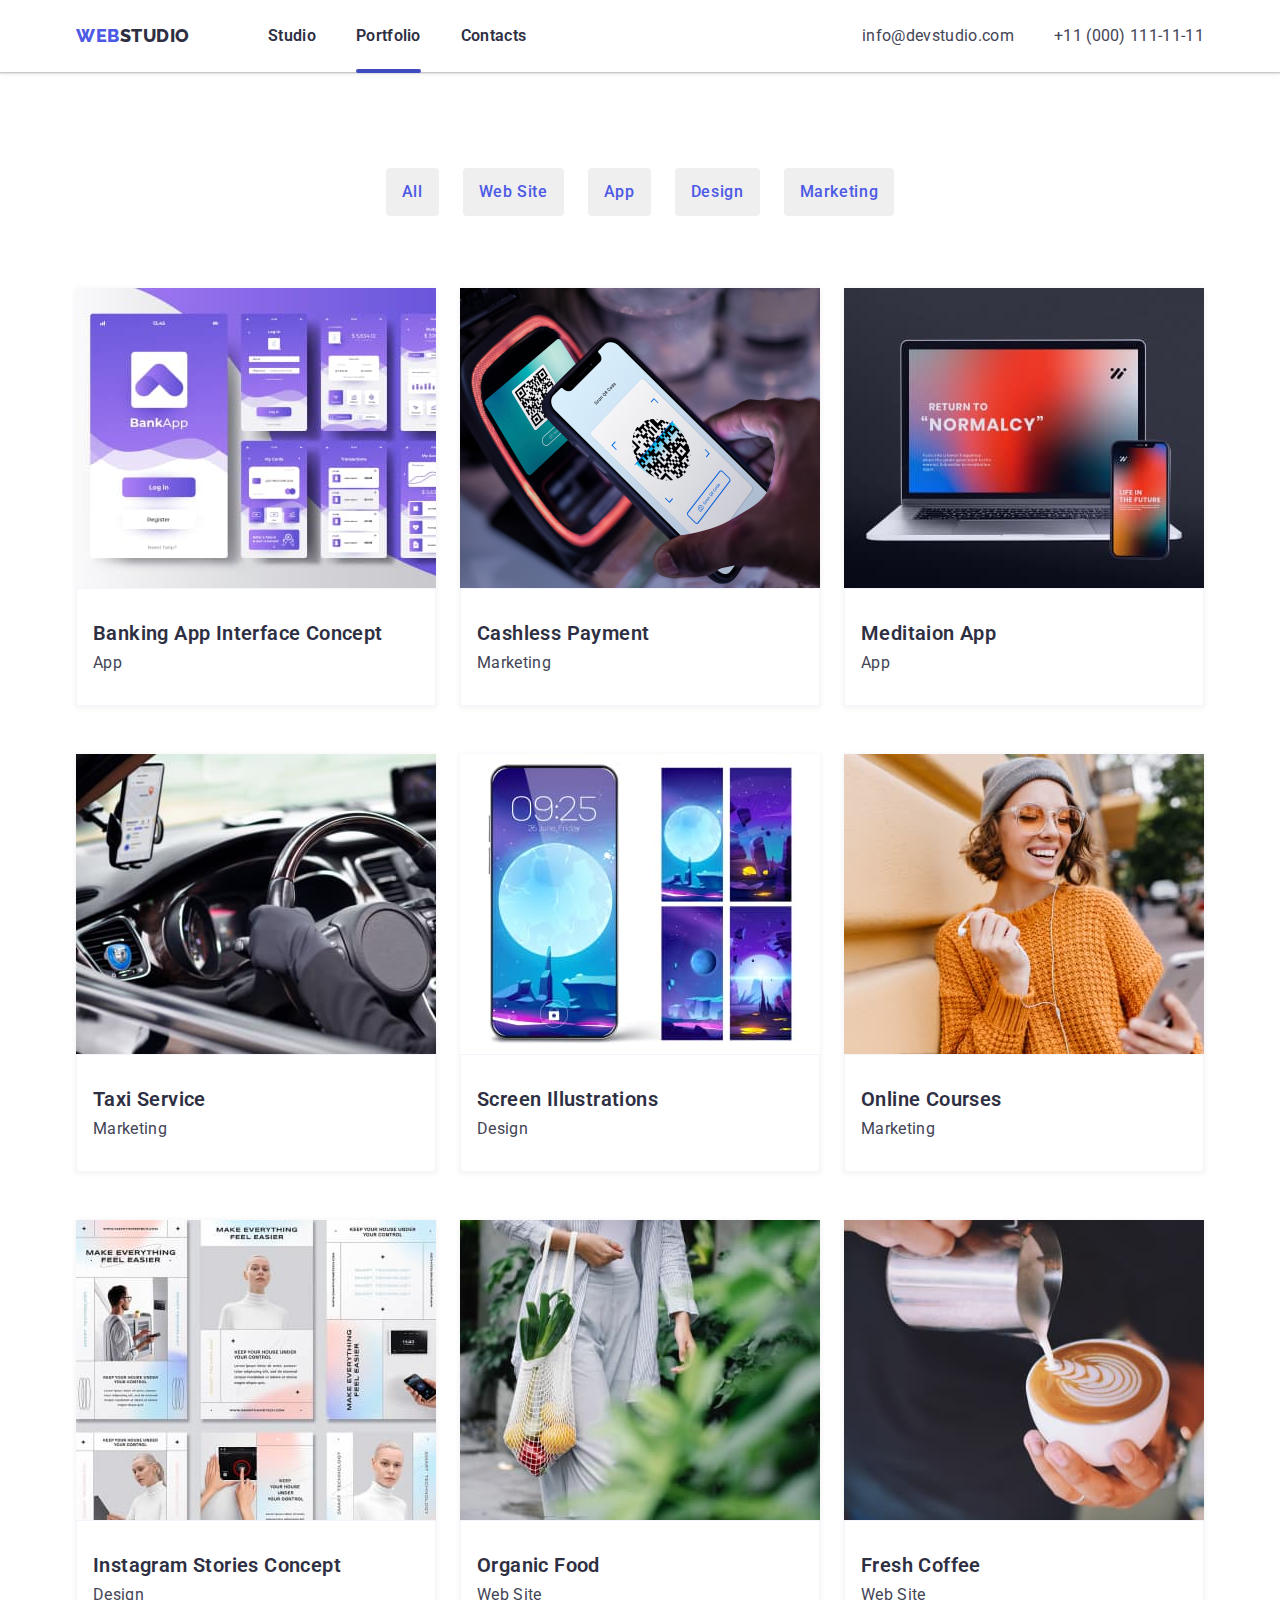
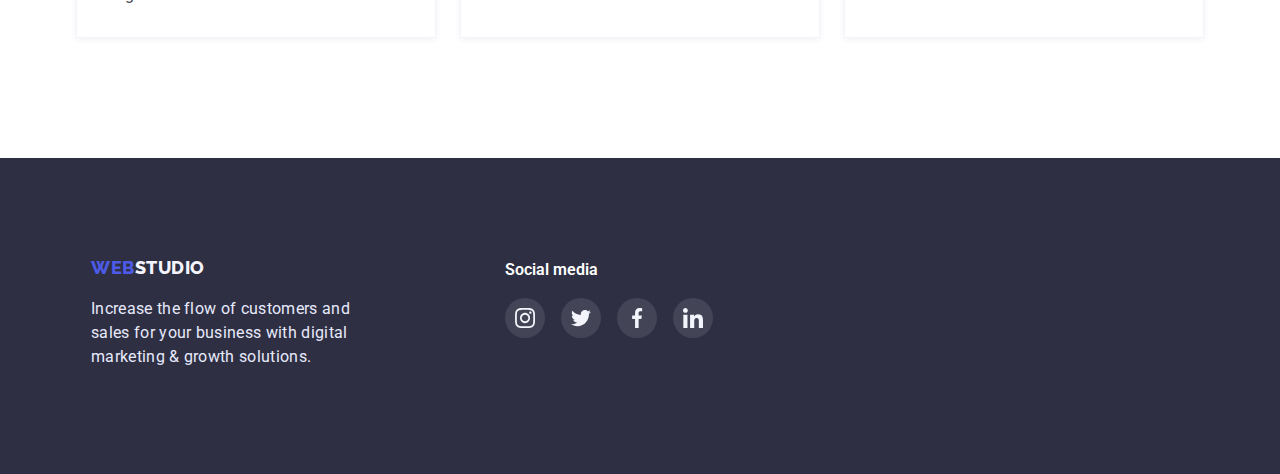
==== porttfolio.html @ e4158aa4 "1" ====
<!DOCTYPE html>
<html lang="en">
<head>
    <meta charset="UTF-8">
    <meta http-equiv="X-UA-Compatible" content="IE=edge">
    <meta name="viewport" content="width=device-width, initial-scale=1.0">
    <title>Document</title>
    <link rel="preconnect" href="https://fonts.googleapis.com">
    <link rel="preconnect" href="https://fonts.gstatic.com" crossorigin>
    <link href="https://fonts.googleapis.com/css2?family=Raleway:wght@700&family=Roboto:wght@400;500;700;900&display=swap" rel="stylesheet">
    <link rel="stylesheet" href="https://cdnjs.cloudflare.com/ajax/libs/modern-normalize/1.1.0/modern-normalize.min.css">
    <link rel="preconnect" href="https://fonts.gstatic.com">
    <link rel="stylesheet" href="./css/styles.css">

</head>
<body>
    <header class="header">
       <div class="conteiner">
            <nav class="header-main">
                <a href="./" class="logo-link link"><h3 class="logo-left">web<span class="logo-rigrt">Studio</span></h3> </a>
                <ul class="header-idlink list">
                    <li><a href="./index.html" class="header-nav link">Studio</a></li>
                    <li><a href="./porttfolio.html" class="header-nav portfolio link">Portfolio</a></li>
                    <li><a href="" class="header-nav link">Contacts</a></li>
                </ul>
                
            </nav>
            <ul class="header-contact list">
                <li class="header-mail"><a class="header-mail link" href="mailto:info@devstudio.com">info@devstudio.com</a></li>
                <li class="header-tel"><a class="header-tel link" href="tel:+110001111111">+11 (000) 111-11-11</a></li>
            </ul>
       </di >
    </header>
    <main>
        <section class="main-prtf">
            <div>
                <ul class="portfolio-btn list">
                    <li class="btn-wrap"><button type="button" class="main-prtf-btn">All</button></li>
                    <li class="btn-wrap"><button type="button" class="main-prtf-btn">Web Site</button></li>
                    <li class="btn-wrap"><button type="button" class="main-prtf-btn">App</button></li>
                    <li class="btn-wrap"><button type="button" class="main-prtf-btn">Design</button></li>
                    <li class="btn-wrap"><button type="button" class="main-prtf-btn">Marketing</button> </li>
                </ul>
            </di>
            <div class="conteiner fucking-foto">
                <ul class="list">
                    <li class="prtf-img">
                        <div class="prtf-img-item">
                            <img  src="./images/portfol1.1.jpg" alt="" width="360" height="300">
                            <p class="prtf-img-subtext">14 Stylish and User-Friendly App Design Concepts · Task Manager App · Calorie Tracker App · Exotic Fruit Ecommerce App · Cloud Storage App</p>
                        </div >
                     <div class="div-prtf">
                            <h3 class="main-prtf-head">Banking App Interface Concept</h3>
                            <p class="main-prtf-txt">App</p>
                    </div>
                    </li>
                    <li class="prtf-img">
                        <div class="prtf-img-item">
                            <img src="./images/portfol1.2.jpg" alt="" width="360" height="300" >
                            <p class="prtf-img-subtext">14 Stylish and User-Friendly App Design Concepts · Task Manager App · Calorie Tracker App · Exotic Fruit Ecommerce App · Cloud Storage App</p>
                        </div >
                        <div class="div-prtf">
                            <h3 class="main-prtf-head">Cashless Payment</h3>
                            <p class="main-prtf-txt">Marketing</p>
                        </div>
                    </li>
                    <li class="prtf-img">
                        <div class="prtf-img-item">
                            <img src="./images/portfol1.3.jpg" alt="" width="360" height="300">
                            <p class="prtf-img-subtext">14 Stylish and User-Friendly App Design Concepts · Task Manager App · Calorie Tracker App · Exotic Fruit Ecommerce App · Cloud Storage App</p>
                        </div >
                        <div class="div-prtf">
                            <h3 class="main-prtf-head">Meditaion App</h3>
                            <p class="main-prtf-txt">App</p>
                        </div>
                    </li>
                    <li class="prtf-img">
                        <div class="prtf-img-item">
                            <img src="./images/portfol2.1.jpg" alt="" width="360" height="300">
                            <p class="prtf-img-subtext">14 Stylish and User-Friendly App Design Concepts · Task Manager App · Calorie Tracker App · Exotic Fruit Ecommerce App · Cloud Storage App</p>
                        </div >
                        <div class="div-prtf">
                            <h3 class="main-prtf-head">Taxi Service</h3>
                            <p class="main-prtf-txt">Marketing</p>
                        </div>
                    </li>
                    <li class="prtf-img">
                        <div class="prtf-img-item" >
                            <img src="./images/portfol2.2.jpg" alt="" width="360" height="300">
                            <p class="prtf-img-subtext">14 Stylish and User-Friendly App Design Concepts · Task Manager App · Calorie Tracker App · Exotic Fruit Ecommerce App · Cloud Storage App</p>
                        </div >
                        <div class="div-prtf">
                            <h3 class="main-prtf-head">Screen Illustrations</h3>
                            <p class="main-prtf-txt">Design</p>
                        </div>
                    </li>
                    <li class="prtf-img">
                        <div class="prtf-img-item">
                            <img src="./images/portfol2.3.jpg" alt="" width="360" height="300">
                            <p class="prtf-img-subtext">14 Stylish and User-Friendly App Design Concepts · Task Manager App · Calorie Tracker App · Exotic Fruit Ecommerce App · Cloud Storage App</p>
                        </div >
                        <div class="div-prtf">
                            <h3 class="main-prtf-head">Online Courses</h3>
                            <p class="main-prtf-txt">Marketing</p>
                        </div>
                    </li>
                    <li class="prtf-img">
                        <div class="prtf-img-item">
                            <img src="./images/portfol3.1.jpg" alt="" width="360" height="300">
                            <p class="prtf-img-subtext">14 Stylish and User-Friendly App Design Concepts · Task Manager App · Calorie Tracker App · Exotic Fruit Ecommerce App · Cloud Storage App</p>
                        </div >
                        <div class="div-prtf">
                            <h3 class="main-prtf-head">Instagram Stories Concept</h3>
                            <p class="main-prtf-txt">Design</p>
                        </div>
                    </li>
                    <li class="prtf-img">
                        <div class="prtf-img-item">
                            <img src="./images/portfol3.2.jpg" alt="" width="360" height="300">
                            <p class="prtf-img-subtext">14 Stylish and User-Friendly App Design Concepts · Task Manager App · Calorie Tracker App · Exotic Fruit Ecommerce App · Cloud Storage App</p>
                        </div >
                        <div class="div-prtf">
                            <h3 class="main-prtf-head">Organic Food</h3>
                            <p class="main-prtf-txt">Web Site</p>
                        </div>
                    </li>
                    <li class="prtf-img">
                        <div class="prtf-img-item">
                            <img src="./images/portfol3.3.jpg" alt="" width="360" height="300">
                            <p class="prtf-img-subtext">14 Stylish and User-Friendly App Design Concepts · Task Manager App · Calorie Tracker App · Exotic Fruit Ecommerce App · Cloud Storage App</p>
                        </div >
                        <div class="div-prtf">
                            <h3 class="main-prtf-head">Fresh Coffee</h3>
                            <p class="main-prtf-txt">Web Site</p>
                        </div>
                    </li>
                </ul>
            </di >
        </section>
    </main>
    <footer class="footer link">
        <div class="conteiner footer-wrap">
            <div class="footer-inf conteiner">
                <a href="./" class="footer-logo-left link">web <span class="footer-logo-right">Studio</span> </a>
                <p class="footer-txt">Increase the flow of customers and sales for your business with digital marketing & growth solutions.</p>
            </div > 
            <div class="social conteiner">
                <p class="footer-txt1">Social media</p>
                <ul class="footer-sociallist list">
                    <li class="footer-social-item"><a href="" class="footer_sociallink link">
                        <svg class="footer-social-icon" width="20" height="20">
                            <use href="./images/icons.svg#icon-instagram-2"></use>
                        </svg>
                    </a></li>
                    <li class="footer-social-item"><a href="" class="footer_sociallink link">
                        <svg class="footer-social-icon" width="20" height="20">
                            <use href="./images/icons.svg#icon-twitter-1"></use>
                        </svg>
                    </a></li>
                    <li class="footer-social-item"><a href="" class="footer_sociallink link">
                        <svg class="footer-social-icon" width="20" height="20">
                            <use href="./images/icons.svg#icon-facebook-1"></use>
                        </svg>
                    </a></li>
                    <li class="footer-social-item"><a href="" class="footer_sociallink link">
                        <svg class="footer-social-icon" width="20" height="20">
                            <use href="./images/icons.svg#icon-linkedin-1"></use>
                        </svg>
                    </a></li>
                </ul>
</body>
</html>
---- css/styles.css ----
h1,
h2,
h3,
h4,
h5,
h6,
p{
    margin: 0;
}
ul, ol{margin: 0; padding-left: 0;}

:root{
--white-color: #FFFFFF;
--trans: color 250ms  cubic-bezier(0.4, 0, 0.2, 1);
}
body{
    font-family: 'Roboto', sans-serif;
    position: relative;
    
background: var(--white-color);
}
.list{
    list-style: none;
    
}
.link{
    text-decoration: none;
}

.header{
    box-shadow: 0px 2px 1px rgba(46, 47, 66, 0.08), 0px 1px 1px rgba(46, 47, 66, 0.16), 0px 1px 6px rgba(46, 47, 66, 0.08);;
    padding-bottom: 24px; 
    padding-top: 24px; 
}
.header .conteiner {
   
}
.header-main {
    display: flex;
}
.logo-link {
}
.logo-left {
width: 44px;
height: 24px;
font-family: 'Raleway', sans-serif;
font-weight: 800;
font-size: 18px;
line-height: 1.33;
display: flex;
align-items: center;
letter-spacing: 0.03em;
text-transform: uppercase;
color: #4D5AE5;
flex: none;
order: 0;
flex-grow: 0;
}
.logo-rigrt {
    width: 71px;
    height: 24px;
    font-family: 'Raleway', sans-serif;
    font-weight: 800;
    font-size: 18px;
    line-height: 1.33;
    display: flex;
    align-items: center;
    letter-spacing: 0.03em;
    text-transform: uppercase;
    color: #2E2F42;
}
.header-idlink {
    display: flex;
    align-items: center;
    margin-left: 148px;
    gap: 40px;
    
}
.header .conteiner{
    display: flex;
}
.header-nav {
    font-weight: 600;
    font-size: 16px;
    line-height: 1.5;
    letter-spacing: 0.02em;
    color: #2E2F42;
    transition: var(--trans);
    position: relative;
    

}
.header-nav:hover{
    color: #4D5AE5;
   
}
.header-nav:focus{
color: #4D5AE5;
}
.studio.header-nav:after{
    content: '';
    position: absolute;
    width: 100%;
    height: 4px;
    background-color: #404BBF; 
border-radius: 2px;
left: 0;
    bottom: -28px;
   
}
.portfolio.header-nav:after{
    content: '';
    position: absolute;
    width: 100%;
    height: 4px;
    background-color: #404BBF; 
border-radius: 2px;
left: 0;
    bottom: -28px;
   
}
.header-contact {
    display: flex;
    align-items: center;
    margin-left: auto;
    gap: 40px;
}
.header-tel {
    font-family: 'Roboto';
    font-weight: 400;
    font-size: 16px;
    line-height: 1.5;
    letter-spacing: 0.02em;
    color: #434455;
    transition: var(--trans);
}
.header-tel:hover{
color: #4D5AE5;
}
.header-mail {
    font-family: 'Roboto';
font-weight: 400;
font-size: 16px;
line-height: 1.5;
letter-spacing: 0.02em;
color: #434455;
transition: var(--trans)
}
.header-mail:hover{
color: #4D5AE5;    
}
.main {
}
.main-head {
    background: #2E2F42;
    height: 603px;
    padding-top: 192px;
padding-bottom: 192px;
background-image: linear-gradient(
    rgba(46, 47, 66, 0.7),
    rgba(46, 47, 66, 0.7)
), url(../images/head-fon.jpg);
background-position: center;
background-size: cover;
background-repeat: no-repeat;
max-width: 1600px;
margin: 0 auto;
}
.main-head-text {
font-weight: 500;
font-size: 56px;
line-height: 60px;
text-align: center;
letter-spacing: 0.02em;
color: var(--white-color);
width: 492px;
margin: 0 auto;


}
.main-head-btn {
    flex-direction: row;
    align-items: flex-start;
    padding: 16px 32px;
    gap: 10px;
    
    width: 170px;
    height: 51px;
    background: #4D5AE5;
    color: var(--white-color);
    display: block;
    margin: 48px auto 0;
    border: 0;
    border-radius: 4px;
    transition: 250ms cubic-bezier(0.4, 0, 0.2, 1)
}
.main-head-btn:hover{
    background: #4D5AE5;
box-shadow: 0px 1px 6px rgba(46, 47, 66, 0.08), 0px 1px 1px rgba(46, 47, 66, 0.16), 0px 2px 1px rgba(46, 47, 66, 0.08);
}
.main-head-btn:focus{background: #404BBF;
    box-shadow: 0px 4px 4px rgba(0, 0, 0, 0.15);}
.main-btn-txt{
    font-family: 'Roboto', sans-serif;
font-weight: 600;
font-size: 16px;
line-height: 1.18;
display: flex;
align-items: center;
letter-spacing: 0.04em;
color:var(--white-color);
cursor: pointer;
}

.fourblocks {padding-top: 120px; 
}
.fourblocks-list{
    display: flex;
    gap: 24px;
    flex-wrap: nowrap;
}

.fourblocks-head {
font-weight: 600;
font-size: 20px;
line-height: 1.2;
letter-spacing: 0.02em;
color: #2E2F42;
}
.fourblocks-text {
font-size: 16px;
line-height: 1.5;
letter-spacing: 0.02em;
color: #434455;
margin-top: 8px;
}
.fourblocks-blok1 {width: 264px;
}
.fourblocks-blok2 {width: 264px;
    
}
.fourblocks-blok3 {width: 264px;
}
.fourblocks-blok4 {width: 264px;
}
.fourblocks-icon{
   margin: 24px 0;
   
}
.fourblocks-icon-item{ 
    display: flex;
    justify-content: center;
    align-items: center;
background-color: #F4F4FD;
border-radius: 4px;
margin-bottom: 8px;
}

.about {padding-top: 120px; padding-bottom: 120px;
}
.about-head {
font-weight: 600;
font-size: 36px;
line-height: 1.11;
text-align: center;
letter-spacing: 0.02em;
text-transform: capitalize;
color: #2E2F42;
}
.about-list {
    display: flex;
    gap: 24px;
    margin-top: 72px;
}
.about-img1 {
}
.about-img2 {
}
.about-img3 {
}
.team { padding-bottom: 120;
    background: #F4F4FD;
    padding-top: 120px;
    padding-bottom: 120px;
}
.team .conteiner{}

.team-head {
    font-weight: 600;
font-size: 36px;
line-height: 1.11;
text-align: center;
letter-spacing: 0.02em;
text-transform: capitalize;
color: #2E2F42;

}
.team-list {
    display: flex;
    gap: 24px;
    margin-top: 72px;
    
}

.team-img {
    width: 264px;
    box-shadow: 
    0px 1px 6px rgba(46, 47, 66, 0.08), 
    0px 1px 1px rgba(46, 47, 66, 0.16), 
    0px 2px 1px rgba(46, 47, 66, 0.08);
    border-radius: 0px 0px 4px 4px;

background-color: #fff;
}
.team-foto {

}
.team-img-head {
    font-weight: 600;
font-size: 20px;
line-height: 1.2;
text-align: center;
letter-spacing: 0.02em;
color: #2E2F42;
padding-top: 32px;
padding-bottom: 8px;
}
.team-img-txt {
font-size: 16px;
line-height: 1.5;
text-align: center;
letter-spacing: 0.02em;
color: #434455;
margin-bottom: 12px;
}
.team-sociallist {
display: flex;
justify-content: center;
gap: 24px;
padding-bottom: 36px;
}

.team-social-item {
    width: 40px;
    height: 40px;
}
.team_sociallink {
    width: 100%;
    height: 100%;
    border-radius: 50%;
    background-color: #4D5AE5;
    display: flex;
    justify-content: center;
    align-items: center;
    transition: 250ms cubic-bezier(0.4, 0, 0.2, 1);
}
.team_sociallink:hover{
    background-color: #404BBF;
} 
.team-social-icon{
    fill: #F4F4FD;
    
}
.prtf-img-item{
    position: relative;
}.footer_sociallink:hover, .footer_sociallink:focus{background-color: rgba(49, 208, 170, 1)}
.footer-social-icon{
    fill: #F4F4FD;
}


.footer {padding-bottom: 100px; padding-top: 100px;
    background: #2E2F42;
}
.footer-txt {
font-size: 16px;
line-height: 1.5;
letter-spacing: 0.02em;
color: #E7E9FC;
max-width: 264px;
margin-top: 18px;

}
.footer-txt1{
    font-family: 'Roboto';
font-style: normal;
font-weight: 600;
font-size: 16px;
line-height: 24px;
color: var(--white-color);
margin-bottom: 16px;

}
.footer-logo-left{
    font-family: 'Raleway', sans-serif;
    font-weight: 800;
    font-size: 18px;
    line-height: 1.16;
    display: flex;
    align-items: center;
    letter-spacing: 0.03em;
    text-transform: uppercase;
    color: #4D5AE5;
    
}
.footer-logo-right{
    font-family: 'Raleway', sans-serif;
    font-weight: 800;
    font-size: 18px;
    line-height: 1.16;
    display: flex;
    align-items: center;
    letter-spacing: 0.03em;
    text-transform: uppercase;
    color: #F4F4FD;
}
.footer-sociallist {
    display: flex;
    justify-content: flex-start;
    gap: 16px;
    padding-bottom: 36px;
    }
    
    .footer-social-item {
        width: 40px;
        height: 40px;
    }
    .footer_sociallink {
        width: 100%;
        height: 100%;
        border-radius: 50%;
        background-color: rgba(255, 255, 255, 0.1);;
        display: flex;
        justify-content: center;
        align-items: center;
        transition: 250ms cubic-bezier(0.4, 0, 0.2, 1);
    }
    .footer_sociallink:hover, .footer_sociallink:focus{background-color: rgba(49, 208, 170, 1)}
    .footer-social-icon{
        fill: #F4F4FD;
    }
.btn-footer{
    height: 40px;
    width: 165px;
    background-color: #4D5AE5;
    border: none;
    border-radius: 4px;
    color: #fff;
    font-weight: 500;
font-size: 16px;
line-height: 1.5;
position: relative;
}
.form-footer{
    display: flex;
    gap: 24px;
    margin-top: 16px;
}
.input-footer{
    width: 264px;
    height: 40px;
    background-color: transparent;
    border: 1px solid rgba(255, 255, 255, 0.3);
filter: drop-shadow(0px 4px 4px rgba(0, 0, 0, 0.15));
border-radius: 4px;
color: #fff;
}
.input-footer::placeholder{ padding-left: 16px;}
.subscribe-icon{
    position: absolute;
    right: 24px;
    fill: var(--white-color);
   
}
.btn-footer span{
    margin-right: 16px ;
    text-align: center;
    
    
}
.btn-footer:hover{background-color: #404BBF;}
.subscribe{
    color: #FFFFFF;
    font-weight: 500;
font-size: 16px;
line-height: 1.5;
letter-spacing: 0.02em;
display: flex;
}
.social{
   
}
.footer-inf{
    max-width: max-content;
}
.footer-wrap{
    display: flex;
    gap: 120px;
}
.main-prtf{
    padding-top: 96px;
    padding-bottom: 120px;
}
.portfolio-btn{

    display: flex;
    justify-content: center;
    gap: 24px;
margin-bottom: 72px;
    flex-direction: row;
}
.main-prtf-btn{
font-family: 'Roboto', sans-serif;
font-weight: 500;
font-size: 16px;
line-height: 1.5;
display: flex;
align-items: center;
text-align: center;
letter-spacing: 0.04em;
color: #4D5AE5;
cursor: pointer;
border-radius: 4px;
height: 48px;
padding: 8px 16px;
border: transparent;
transition: 250ms cubic-bezier(0.4, 0, 0.2, 1);

}

.main-prtf-btn:hover{
    background-color: #4D5AE5;
    color: var(--white-color);
    height: 48px;
    box-shadow: 0px 3px 1px rgba(0, 0, 0, 0.1), 0px 2px 1px rgba(0, 0, 0, 0.08), 0px 2px 2px rgba(0, 0, 0, 0.12);
}
.main-prtf-btn:focus{
    background-color: #4D5AE5;
    color: var(--white-color);
    height: 48px;
    box-shadow: 0px 3px 1px rgba(0, 0, 0, 0.1), 0px 2px 1px rgba(0, 0, 0, 0.08), 0px 2px 2px rgba(0, 0, 0, 0.12);
}
.prtf-list1,
.prtf-list2,
.prtf-list3{

}
.prtf-img{
    
    display: block; 
    box-shadow: 0px 1px 6px rgba(46, 47, 66, 0.08);
    transition:  250ms cubic-bezier(0.4, 0, 0.2, 1);

}
.prtf-img:hover .prtf-img-subtext{
    transform: translateY(0%);
}
.prtf-img-item{
position: relative;
overflow: hidden;
}
.prtf-img-subtext{
    position: absolute;
    top: 0;
    width: 100%;
    height: 100%;
    padding-top: 40px;
    padding-left: 32px;
    font-family: 'Roboto';
    font-size: 16px;
    line-height: 1.5;
    letter-spacing: 0.02em;
    background-color: #4D5AE5;
    transform: translateY(100%);
    transition: transform 250ms cubic-bezier(0.4, 0, 0.2, 1);
    color: #F4F4FD;

}
.prtf-img:hover{box-shadow: 0px 1px 6px rgba(46, 47, 66, 0.08), 
    0px 1px 1px rgba(46, 47, 66, 0.16), 
    0px 2px 1px rgba(46, 47, 66, 0.08);

}
.main-prtf-head{
font-weight: 600;
font-size: 20px;
line-height: calc(24 / 20);
letter-spacing: 0.02em;
color: #2E2F42;

}
.main-prtf-txt{
font-size: 16px;
line-height: calc(20/16);
letter-spacing: 0.02em;
color: #434455;
margin-top: 8px;

}
.conteiner{
    width: 1158px;
    padding-left: 15px;
    padding-right: 15px;
   
    margin: 0 auto;
}
.conteiner .list{
  
}
.div-prtf{border: 0.5px solid #F4F4FD;
    padding-top: 32px;
    padding-left: 16px;
    padding-bottom: 32px;
}
.fucking-foto .list{
    display: flex;
    flex-wrap: wrap;
    row-gap: 48px;
    column-gap: 24px;
}   

img {
  display: block;
  max-width: 100%;
  height: auto;
}
.customers-text{
    color: #2E2F42;
    font-weight: 700;
    font-size: 36px;
    line-height: 42px;
    text-align: center;
    letter-spacing: 0.03em;
    margin-bottom: 72px;
}
.customers{
    padding-top: 120px;
    padding-bottom: 120px;
}
.customers-list {display: flex;
    gap: 24px;
    
}
.customers-item {
    width: calc((100% - 120px) / 6);
    height: 88px;
    
    
}
.customers-link {
    width: 100%;
    height: 100%;
    border: 1px solid #8E8F99;
    display: flex;
    align-content: center;
    justify-content: center;
    flex-wrap: wrap;
    border-radius: 4px;
    transition: border-color 250ms  cubic-bezier(0.4, 0, 0.2, 1);

}
.customers-icon {
    fill: #8E8F99;
    transition: fill 250ms  cubic-bezier(0.4, 0, 0.2, 1);
}
.customers-link:hover {border-color: #4D5AE5;}
.customers-link:hover .customers-icon{fill: #4D5AE5;}

.customers-link:focus {border-color: #4D5AE5;}
.customers-link:focus .customers-icon{fill: #4D5AE5;}
.backdrop{
    position: fixed;
    top: 0;
height: 100%;
width: 100%;
background-color: rgba(46, 47, 66, 0.4);
transition: opacity 250ms, visibility 250ms;

}
.backdrop.is-hidden .modal{
    transform: translate(-50%, -50%) scale(0)  rotate(-360deg);
}
.modal{
position: absolute;
    top: 50%;
    left: 50%;
    min-width: 408px;
    /* height: 576px; */
    border-radius: 4px; 
    background: #FCFCFC;
box-shadow: 
0px 1px 1px rgba(0, 0, 0, 0.14),
 0px 1px 3px rgba(0, 0, 0, 0.12),
  0px 2px 1px rgba(0, 0, 0, 0.2);
    transform: translate(-50%, -50%) scale(1);
    
    transition: transform 300ms cubic-bezier(0,1.15,1,-0.1);
padding: 72px 24px 24px 24px;
}
.btn-icon-close{
    position: absolute;
    background: #E7E9FC;
    border-radius: 50%;
    border: 1px solid rgba(0, 0, 0, 0.1);
    right: 24px;
    top: 24px;
    transition: 250ms cubic-bezier(0,1.15,1,-0.1);
}
.btn-icon-close:hover{background-color:#404BBF;}
.btn-icon-close:hover .icon-close{fill: #FFFFFF;}
.icon-close{
    width: 8px;
    height: 8px;
    
}

.icon-closelink{
    width: 8px;
    height: 8px;
}
.is-hidden{
    opacity: 0;
    visibility: hidden;
    pointer-events: none;
}
.modal-text{
    text-align: center;
    margin-bottom:34px;
    font-weight: 500;
font-size: 16px;
line-height: 1.5;
color: #2E2F42;
letter-spacing: 0.02em;

}
.input-modal{
    width: 100%;
    margin-bottom: 8px;
    height: 40px;
    border: 1px solid rgba(33, 33, 33, 0.2);
border-radius: 4px;
margin-top: 4px;
background-color: inherit;
position: relative;
outline: transparent;
}
.input-modal:focus{
    border-color: #4D5AE5;
    
}
.input-modal:focus+.modal-icon{fill: #4D5AE5;}
.label-modal{
color: #8E8F99;

}
.comment-modal{
    width: 100%;
    min-height: 120px;
    border: 1px solid rgba(33, 33, 33, 0.2);
border-radius: 4px;
padding-left: 16px;
padding-bottom: 80px;
background-color: inherit;
margin-top: 4px;
outline: transparent;

}
.comment-modal::placeholder{
    font-size: 12px;
line-height: 1.3;
letter-spacing: 0.04em;
color: rgba(117, 117, 117, 0.5);
   
}
.comment-modal:focus{
    border-color: #4D5AE5;
    
}
.btn-submit{
    display: flex;
    justify-content: center;
}
.btn-modal-close{
    width: 169px;
    height: 56px;
    background: #4D5AE5;
box-shadow: 0px 4px 4px rgba(0, 0, 0, 0.15);
border-radius: 4px;
border: none;
margin-top: 24px;
color: #FFFFFF;
cursor: pointer;
transition: 250ms cubic-bezier(0,1.15,1,-0.1);
}
.btn-modal-close:hover{background: #404BBF;
    box-shadow: 0px 4px 4px rgba(0, 0, 0, 0.15);
    border-radius: 4px;}

.input-wrap{
    position: relative;
}
.modal-icon{
 position: absolute;
 left: 16px;
 top: 50%;
 transform: translateY(-50%);
}
.link-privacy{
    color: #4D5AE5; 
    cursor: pointer; 
    font-size: 12px;
    line-height: 1.3;
    letter-spacing: 0.04em;
    margin-left: 2px;
}

.privacy-text{
    font-size: 12px;
    line-height: 1.3;
    letter-spacing: 0.04em;
    display: flex;
    
}
.privacy-text::before{
    content: "";
width: 16px;
height: 16px;
border: 2px solid #000;
border-radius: 2px;
display: block;
margin-right: 7px;
transition: 250ms cubic-bezier(0,1.15,1,-0.1);
}
.input-check:checked + .privacy-text::before{
     background: #404BBF;
border: 1.25px solid #404BBF;
border-radius: 2px;
background-image: url(../images/acept-icon.svg);
background-position: center;
background-repeat: no-repeat;
}
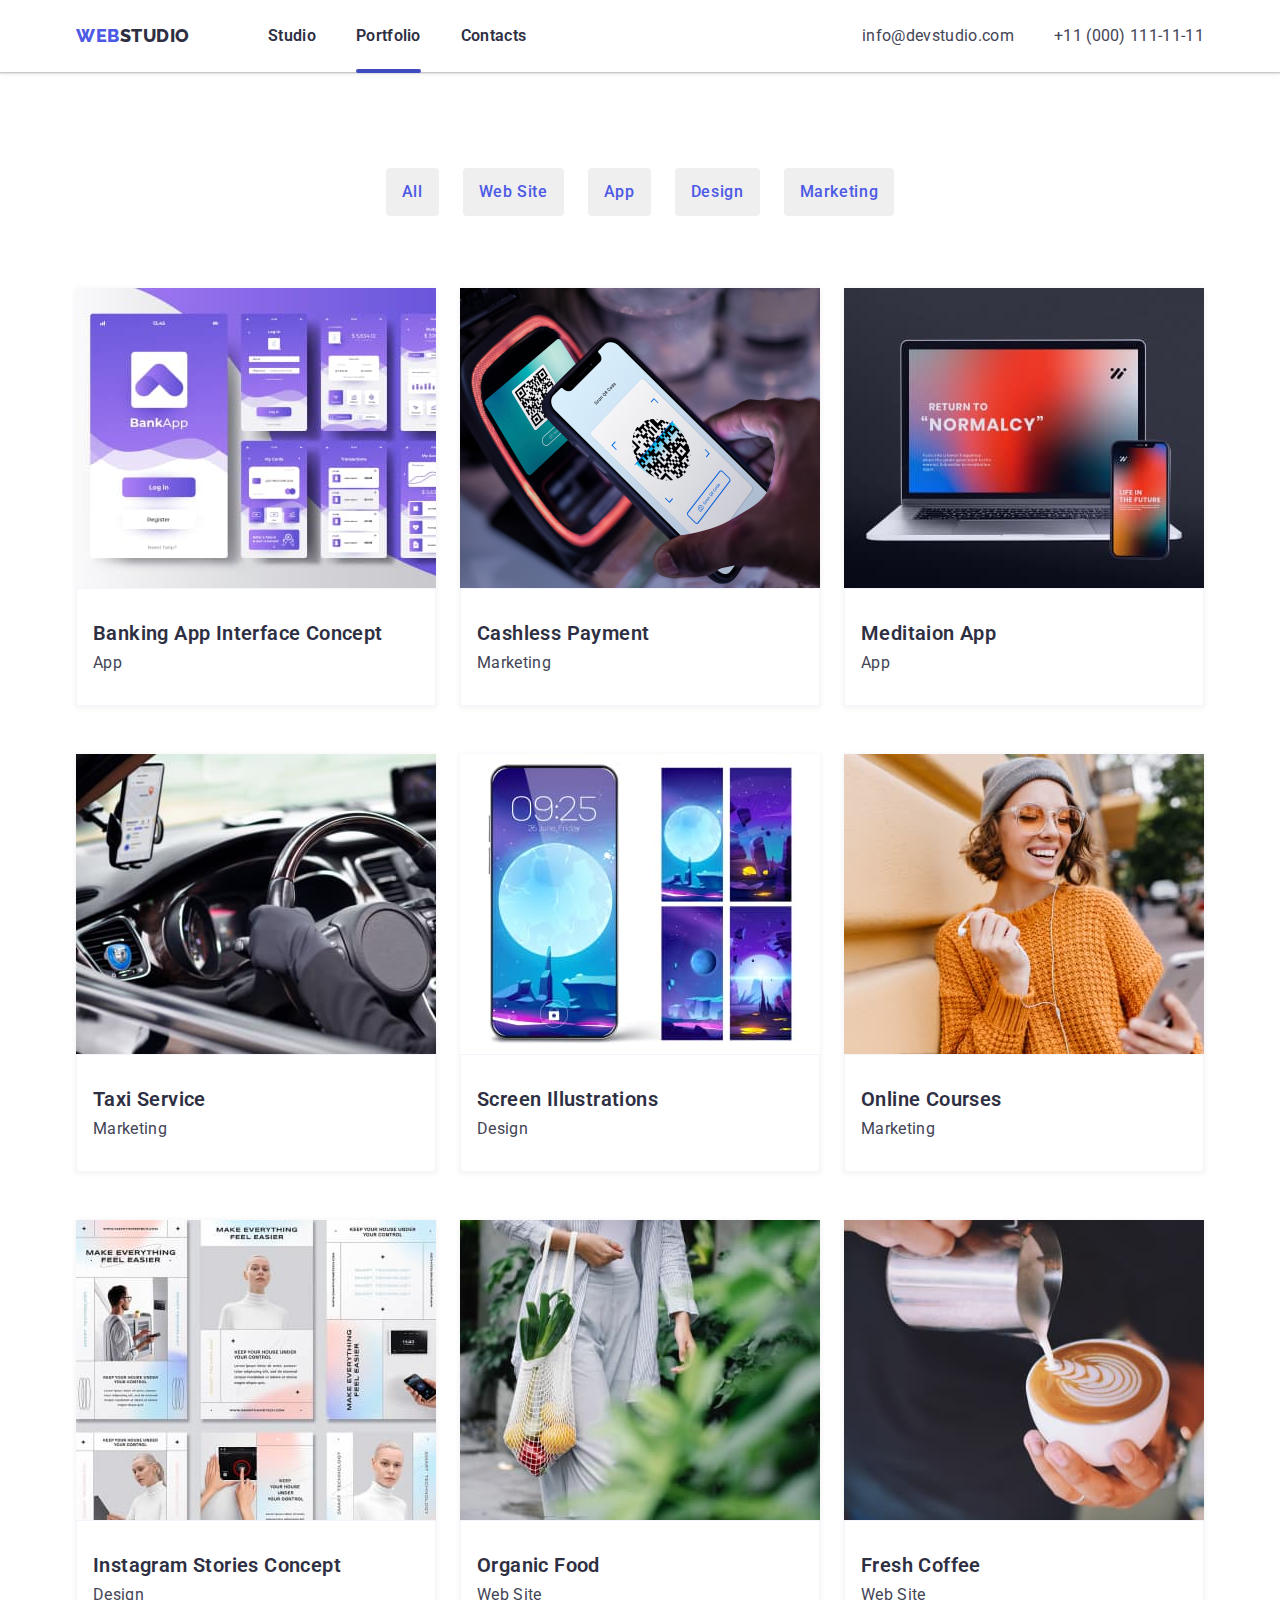
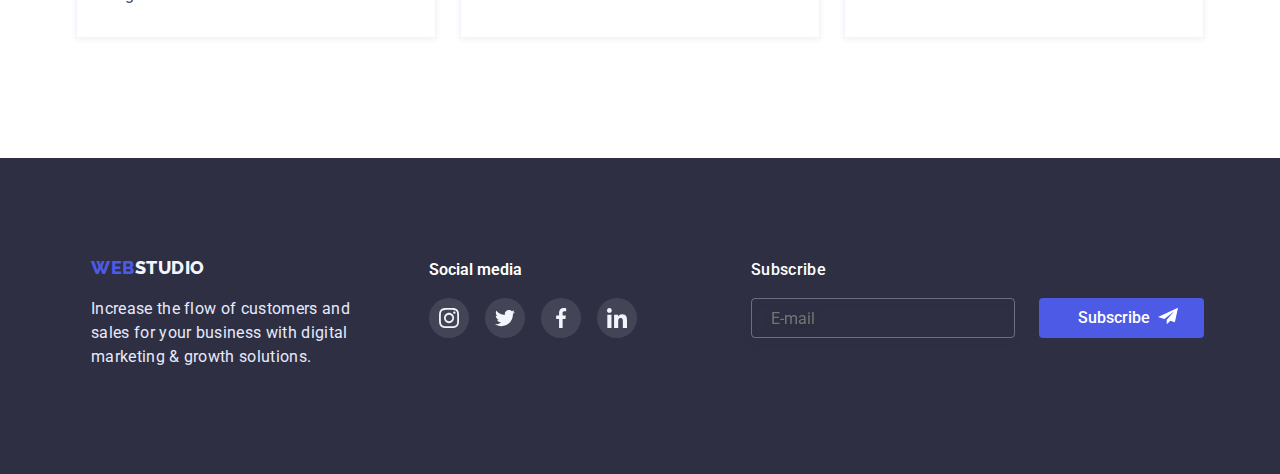
==== commit 746a7179: "3" ====
--- a/porttfolio.html
+++ b/porttfolio.html
@@ -168,5 +168,21 @@
                         </svg>
                     </a></li>
                 </ul>
+                
+            </div> 
+            <div >
+                <p class="subscribe">Subscribe</p>
+                <form class="form-footer">
+                    <input type="text" class="input-footer" placeholder="E-mail">
+                    <button type="submit" class="btn-footer"><span>Subscribe</span>
+                        <svg class="subscribe-icon" width="24px" height="20px">
+                            <use href="./images/icons.svg#subskribe-icon"></use>
+                        </svg>
+                    </button>
+                </form>
+
+            </div>
+        </div >          
+    </footer>
 </body>
 </html>--- a/css/styles.css
+++ b/css/styles.css
@@ -465,8 +465,9 @@
 filter: drop-shadow(0px 4px 4px rgba(0, 0, 0, 0.15));
 border-radius: 4px;
 color: #fff;
-}
-.input-footer::placeholder{ padding-left: 16px;}
+padding-left: 19px;
+}
+/* .input-footer::placeholder{ padding-left: 16px;} */
 .subscribe-icon{
     position: absolute;
     right: 24px;
@@ -492,11 +493,11 @@
    
 }
 .footer-inf{
-    max-width: max-content;
+    /* max-width: max-content; */
 }
 .footer-wrap{
     display: flex;
-    gap: 120px;
+    gap: 24px;
 }
 .main-prtf{
     padding-top: 96px;
@@ -744,6 +745,7 @@
 background-color: inherit;
 position: relative;
 outline: transparent;
+padding-left: 38px;
 }
 .input-modal:focus{
     border-color: #4D5AE5;
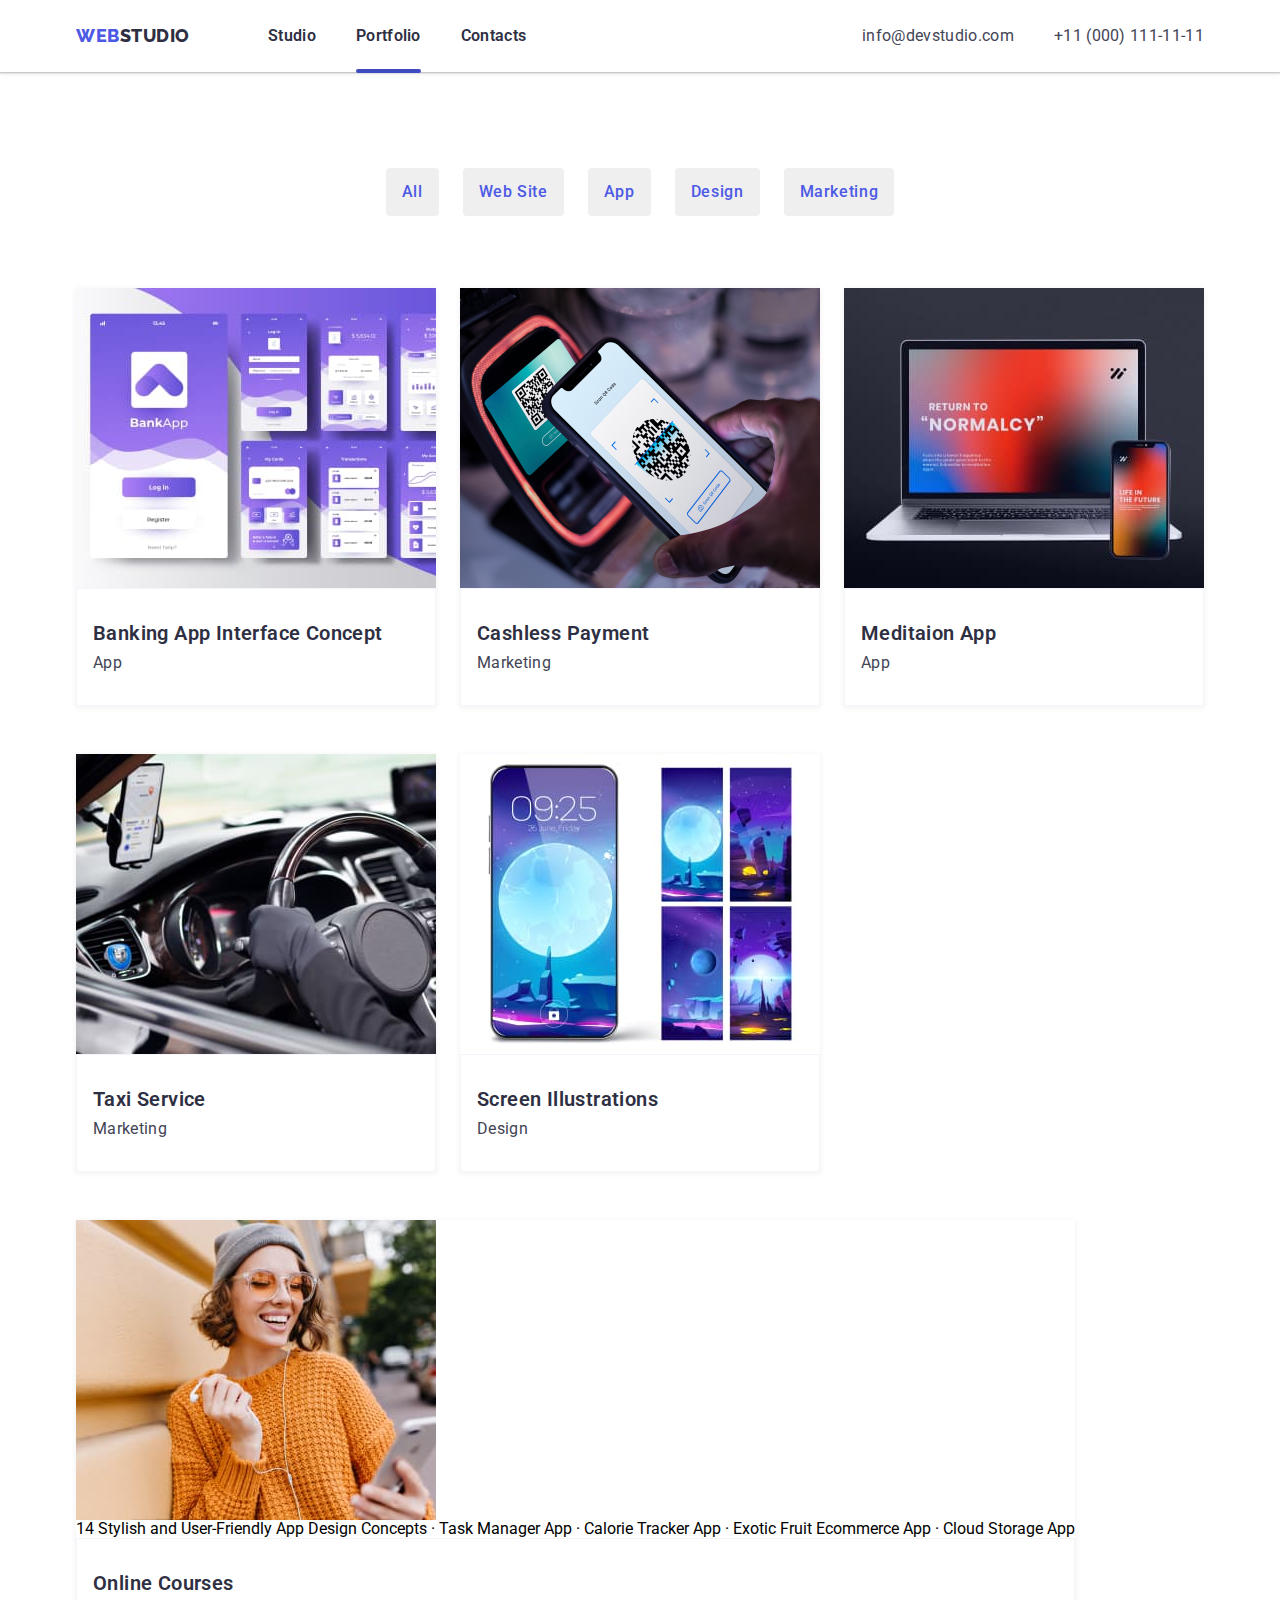
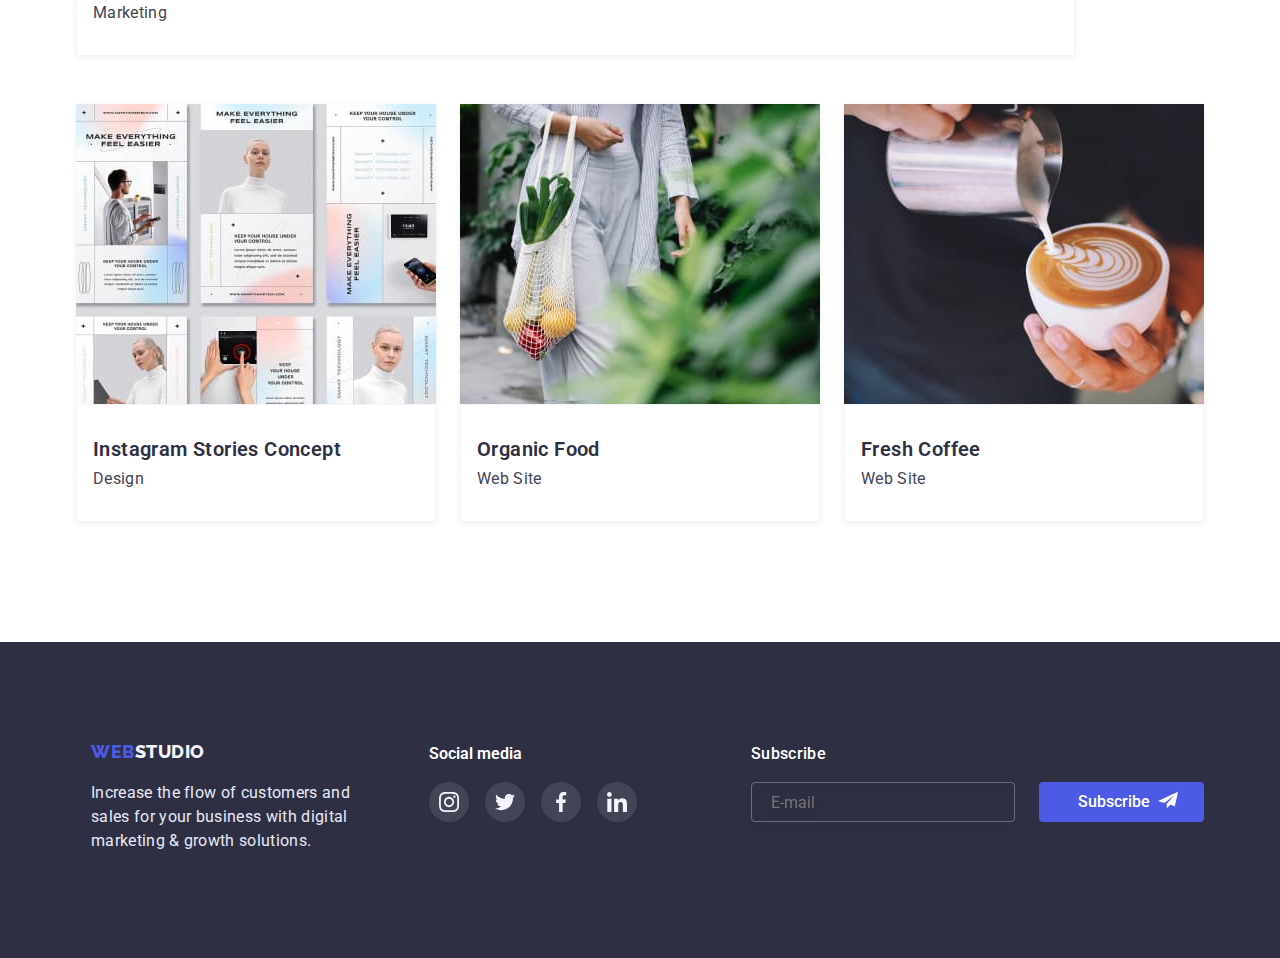
==== commit 7d1b6154: "1" ====
--- a/porttfolio.html
+++ b/porttfolio.html
@@ -97,7 +97,7 @@
                     <li class="prtf-img">
                         <div class="prtf-img-item">
                             <img src="./images/portfol2.3.jpg" alt="" width="360" height="300">
-                            <p class="prtf-img-subtext">14 Stylish and User-Friendly App Design Concepts · Task Manager App · Calorie Tracker App · Exotic Fruit Ecommerce App · Cloud Storage App</p>
+                            <p class="prclosetf-img-subtext">14 Stylish and User-Friendly App Design Concepts · Task Manager App · Calorie Tracker App · Exotic Fruit Ecommerce App · Cloud Storage App</p>
                         </div >
                         <div class="div-prtf">
                             <h3 class="main-prtf-head">Online Courses</h3>
--- a/css/styles.css
+++ b/css/styles.css
@@ -1,844 +1,822 @@
-
 h1,
 h2,
 h3,
 h4,
 h5,
 h6,
-p{
-    margin: 0;
-}
-ul, ol{margin: 0; padding-left: 0;}
-
-:root{
---white-color: #FFFFFF;
---trans: color 250ms  cubic-bezier(0.4, 0, 0.2, 1);
-}
-body{
-    font-family: 'Roboto', sans-serif;
-    position: relative;
-    
-background: var(--white-color);
-}
-.list{
-    list-style: none;
-    
-}
-.link{
-    text-decoration: none;
-}
-
-.header{
-    box-shadow: 0px 2px 1px rgba(46, 47, 66, 0.08), 0px 1px 1px rgba(46, 47, 66, 0.16), 0px 1px 6px rgba(46, 47, 66, 0.08);;
-    padding-bottom: 24px; 
-    padding-top: 24px; 
+p {
+  margin: 0;
+}
+ul,
+ol {
+  margin: 0;
+  padding-left: 0;
+}
+
+:root {
+  --white-color: #ffffff;
+  --trans: color 250ms cubic-bezier(0.4, 0, 0.2, 1);
+}
+body {
+  font-family: "Roboto", sans-serif;
+  position: relative;
+  background: var(--white-color);
+}
+.list {
+  list-style: none;
+}
+.link {
+  text-decoration: none;
+}
+
+.header {
+  box-shadow: 0px 2px 1px rgba(46, 47, 66, 0.08),
+    0px 1px 1px rgba(46, 47, 66, 0.16), 0px 1px 6px rgba(46, 47, 66, 0.08);
+  padding-bottom: 24px;
+  padding-top: 24px;
+}
+
+.header-main {
+  display: flex;
+}
+
+.logo-left {
+  width: 44px;
+  height: 24px;
+  font-family: "Raleway", sans-serif;
+  font-weight: 800;
+  font-size: 18px;
+  line-height: 1.33;
+  display: flex;
+  align-items: center;
+  letter-spacing: 0.03em;
+  text-transform: uppercase;
+  color: #4d5ae5;
+  flex: none;
+  order: 0;
+  flex-grow: 0;
+}
+.logo-rigrt {
+  width: 71px;
+  height: 24px;
+  font-family: "Raleway", sans-serif;
+  font-weight: 800;
+  font-size: 18px;
+  line-height: 1.33;
+  display: flex;
+  align-items: center;
+  letter-spacing: 0.03em;
+  text-transform: uppercase;
+  color: #2e2f42;
+}
+.header-idlink {
+  display: flex;
+  align-items: center;
+  margin-left: 148px;
+  gap: 40px;
 }
 .header .conteiner {
-   
-}
-.header-main {
-    display: flex;
-}
-.logo-link {
-}
-.logo-left {
-width: 44px;
-height: 24px;
-font-family: 'Raleway', sans-serif;
-font-weight: 800;
-font-size: 18px;
-line-height: 1.33;
-display: flex;
-align-items: center;
-letter-spacing: 0.03em;
-text-transform: uppercase;
-color: #4D5AE5;
-flex: none;
-order: 0;
-flex-grow: 0;
-}
-.logo-rigrt {
-    width: 71px;
-    height: 24px;
-    font-family: 'Raleway', sans-serif;
-    font-weight: 800;
-    font-size: 18px;
-    line-height: 1.33;
-    display: flex;
-    align-items: center;
-    letter-spacing: 0.03em;
-    text-transform: uppercase;
-    color: #2E2F42;
-}
-.header-idlink {
-    display: flex;
-    align-items: center;
-    margin-left: 148px;
-    gap: 40px;
-    
-}
-.header .conteiner{
-    display: flex;
+  display: flex;
 }
 .header-nav {
-    font-weight: 600;
-    font-size: 16px;
-    line-height: 1.5;
-    letter-spacing: 0.02em;
-    color: #2E2F42;
-    transition: var(--trans);
-    position: relative;
-    
-
-}
-.header-nav:hover{
-    color: #4D5AE5;
-   
-}
-.header-nav:focus{
-color: #4D5AE5;
-}
-.studio.header-nav:after{
-    content: '';
-    position: absolute;
-    width: 100%;
-    height: 4px;
-    background-color: #404BBF; 
-border-radius: 2px;
-left: 0;
-    bottom: -28px;
-   
-}
-.portfolio.header-nav:after{
-    content: '';
-    position: absolute;
-    width: 100%;
-    height: 4px;
-    background-color: #404BBF; 
-border-radius: 2px;
-left: 0;
-    bottom: -28px;
-   
+  font-weight: 600;
+  font-size: 16px;
+  line-height: 1.5;
+  letter-spacing: 0.02em;
+  color: #2e2f42;
+  transition: var(--trans);
+  position: relative;
+}
+.header-nav:hover {
+  color: #4d5ae5;
+}
+.header-nav:focus {
+  color: #4d5ae5;
+}
+.studio.header-nav:after {
+  content: "";
+  position: absolute;
+  width: 100%;
+  height: 4px;
+  background-color: #404bbf;
+  border-radius: 2px;
+  left: 0;
+  bottom: -28px;
+}
+.portfolio.header-nav:after {
+  content: "";
+  position: absolute;
+  width: 100%;
+  height: 4px;
+  background-color: #404bbf;
+  border-radius: 2px;
+  left: 0;
+  bottom: -28px;
 }
 .header-contact {
-    display: flex;
-    align-items: center;
-    margin-left: auto;
-    gap: 40px;
+  display: flex;
+  align-items: center;
+  margin-left: auto;
+  gap: 40px;
 }
 .header-tel {
-    font-family: 'Roboto';
-    font-weight: 400;
-    font-size: 16px;
-    line-height: 1.5;
-    letter-spacing: 0.02em;
-    color: #434455;
-    transition: var(--trans);
-}
-.header-tel:hover{
-color: #4D5AE5;
+  font-family: "Roboto";
+  font-weight: 400;
+  font-size: 16px;
+  line-height: 1.5;
+  letter-spacing: 0.02em;
+  color: #434455;
+  transition: var(--trans);
+}
+.header-tel:hover {
+  color: #4d5ae5;
 }
 .header-mail {
-    font-family: 'Roboto';
-font-weight: 400;
-font-size: 16px;
-line-height: 1.5;
-letter-spacing: 0.02em;
-color: #434455;
-transition: var(--trans)
-}
-.header-mail:hover{
-color: #4D5AE5;    
-}
-.main {
+  font-family: "Roboto";
+  font-weight: 400;
+  font-size: 16px;
+  line-height: 1.5;
+  letter-spacing: 0.02em;
+  color: #434455;
+  transition: var(--trans);
+}
+.header-mail:hover {
+  color: #4d5ae5;
 }
 .main-head {
-    background: #2E2F42;
-    height: 603px;
-    padding-top: 192px;
-padding-bottom: 192px;
-background-image: linear-gradient(
-    rgba(46, 47, 66, 0.7),
-    rgba(46, 47, 66, 0.7)
-), url(../images/head-fon.jpg);
-background-position: center;
-background-size: cover;
-background-repeat: no-repeat;
-max-width: 1600px;
-margin: 0 auto;
+  background: #2e2f42;
+  height: 603px;
+  padding-top: 192px;
+  padding-bottom: 192px;
+  background-image: linear-gradient(
+      rgba(46, 47, 66, 0.7),
+      rgba(46, 47, 66, 0.7)
+    ),
+    url(../images/head-fon.jpg);
+  background-position: center;
+  background-size: cover;
+  background-repeat: no-repeat;
+  max-width: 1600px;
+  margin: 0 auto;
 }
 .main-head-text {
-font-weight: 500;
-font-size: 56px;
-line-height: 60px;
-text-align: center;
-letter-spacing: 0.02em;
-color: var(--white-color);
-width: 492px;
-margin: 0 auto;
-
-
+  font-weight: 500;
+  font-size: 56px;
+  line-height: 60px;
+  text-align: center;
+  letter-spacing: 0.02em;
+  color: var(--white-color);
+  width: 492px;
+  margin: 0 auto;
 }
 .main-head-btn {
-    flex-direction: row;
-    align-items: flex-start;
-    padding: 16px 32px;
-    gap: 10px;
-    
-    width: 170px;
-    height: 51px;
-    background: #4D5AE5;
-    color: var(--white-color);
-    display: block;
-    margin: 48px auto 0;
-    border: 0;
-    border-radius: 4px;
-    transition: 250ms cubic-bezier(0.4, 0, 0.2, 1)
-}
-.main-head-btn:hover{
-    background: #4D5AE5;
-box-shadow: 0px 1px 6px rgba(46, 47, 66, 0.08), 0px 1px 1px rgba(46, 47, 66, 0.16), 0px 2px 1px rgba(46, 47, 66, 0.08);
-}
-.main-head-btn:focus{background: #404BBF;
-    box-shadow: 0px 4px 4px rgba(0, 0, 0, 0.15);}
-.main-btn-txt{
-    font-family: 'Roboto', sans-serif;
-font-weight: 600;
-font-size: 16px;
-line-height: 1.18;
-display: flex;
-align-items: center;
-letter-spacing: 0.04em;
-color:var(--white-color);
-cursor: pointer;
-}
-
-.fourblocks {padding-top: 120px; 
-}
-.fourblocks-list{
-    display: flex;
-    gap: 24px;
-    flex-wrap: nowrap;
+  flex-direction: row;
+  align-items: flex-start;
+  padding: 16px 32px;
+  gap: 10px;
+
+  width: 170px;
+  height: 51px;
+  background: #4d5ae5;
+  color: var(--white-color);
+  display: block;
+  margin: 48px auto 0;
+  border: 0;
+  border-radius: 4px;
+  transition: 250ms cubic-bezier(0.4, 0, 0.2, 1);
+}
+.main-head-btn:hover {
+  background: #4d5ae5;
+  box-shadow: 0px 1px 6px rgba(46, 47, 66, 0.08),
+    0px 1px 1px rgba(46, 47, 66, 0.16), 0px 2px 1px rgba(46, 47, 66, 0.08);
+}
+.main-head-btn:focus {
+  background: #404bbf;
+  box-shadow: 0px 4px 4px rgba(0, 0, 0, 0.15);
+}
+.main-btn-txt {
+  font-family: "Roboto", sans-serif;
+  font-weight: 600;
+  font-size: 16px;
+  line-height: 1.18;
+  display: flex;
+  align-items: center;
+  letter-spacing: 0.04em;
+  color: var(--white-color);
+  cursor: pointer;
+}
+
+.fourblocks {
+  padding-top: 120px;
+}
+.fourblocks-list {
+  display: flex;
+  gap: 24px;
+  flex-wrap: nowrap;
 }
 
 .fourblocks-head {
-font-weight: 600;
-font-size: 20px;
-line-height: 1.2;
-letter-spacing: 0.02em;
-color: #2E2F42;
+  font-weight: 600;
+  font-size: 20px;
+  line-height: 1.2;
+  letter-spacing: 0.02em;
+  color: #2e2f42;
 }
 .fourblocks-text {
-font-size: 16px;
-line-height: 1.5;
-letter-spacing: 0.02em;
-color: #434455;
-margin-top: 8px;
-}
-.fourblocks-blok1 {width: 264px;
-}
-.fourblocks-blok2 {width: 264px;
-    
-}
-.fourblocks-blok3 {width: 264px;
-}
-.fourblocks-blok4 {width: 264px;
-}
-.fourblocks-icon{
-   margin: 24px 0;
-   
-}
-.fourblocks-icon-item{ 
-    display: flex;
-    justify-content: center;
-    align-items: center;
-background-color: #F4F4FD;
-border-radius: 4px;
-margin-bottom: 8px;
-}
-
-.about {padding-top: 120px; padding-bottom: 120px;
+  font-size: 16px;
+  line-height: 1.5;
+  letter-spacing: 0.02em;
+  color: #434455;
+  margin-top: 8px;
+}
+.fourblocks-blok1 {
+  width: 264px;
+}
+.fourblocks-blok2 {
+  width: 264px;
+}
+.fourblocks-blok3 {
+  width: 264px;
+}
+.fourblocks-blok4 {
+  width: 264px;
+}
+.fourblocks-icon {
+  margin: 24px 0;
+}
+.fourblocks-icon-item {
+  display: flex;
+  justify-content: center;
+  align-items: center;
+  background-color: #f4f4fd;
+  border-radius: 4px;
+  margin-bottom: 8px;
+}
+
+.about {
+  padding-top: 120px;
+  padding-bottom: 120px;
 }
 .about-head {
-font-weight: 600;
-font-size: 36px;
-line-height: 1.11;
-text-align: center;
-letter-spacing: 0.02em;
-text-transform: capitalize;
-color: #2E2F42;
+  font-weight: 600;
+  font-size: 36px;
+  line-height: 1.11;
+  text-align: center;
+  letter-spacing: 0.02em;
+  text-transform: capitalize;
+  color: #2e2f42;
 }
 .about-list {
-    display: flex;
-    gap: 24px;
-    margin-top: 72px;
-}
-.about-img1 {
-}
-.about-img2 {
-}
-.about-img3 {
-}
-.team { padding-bottom: 120;
-    background: #F4F4FD;
-    padding-top: 120px;
-    padding-bottom: 120px;
-}
-.team .conteiner{}
+  display: flex;
+  gap: 24px;
+  margin-top: 72px;
+}
+
+.team {
+  padding-bottom: 120;
+  background: #f4f4fd;
+  padding-top: 120px;
+  padding-bottom: 120px;
+}
 
 .team-head {
-    font-weight: 600;
-font-size: 36px;
-line-height: 1.11;
-text-align: center;
-letter-spacing: 0.02em;
-text-transform: capitalize;
-color: #2E2F42;
-
+  font-weight: 600;
+  font-size: 36px;
+  line-height: 1.11;
+  text-align: center;
+  letter-spacing: 0.02em;
+  text-transform: capitalize;
+  color: #2e2f42;
 }
 .team-list {
-    display: flex;
-    gap: 24px;
-    margin-top: 72px;
-    
+  display: flex;
+  gap: 24px;
+  margin-top: 72px;
 }
 
 .team-img {
-    width: 264px;
-    box-shadow: 
-    0px 1px 6px rgba(46, 47, 66, 0.08), 
-    0px 1px 1px rgba(46, 47, 66, 0.16), 
-    0px 2px 1px rgba(46, 47, 66, 0.08);
-    border-radius: 0px 0px 4px 4px;
-
-background-color: #fff;
-}
-.team-foto {
-
-}
+  width: 264px;
+  box-shadow: 0px 1px 6px rgba(46, 47, 66, 0.08),
+    0px 1px 1px rgba(46, 47, 66, 0.16), 0px 2px 1px rgba(46, 47, 66, 0.08);
+  border-radius: 0px 0px 4px 4px;
+
+  background-color: #fff;
+}
+
 .team-img-head {
-    font-weight: 600;
-font-size: 20px;
-line-height: 1.2;
-text-align: center;
-letter-spacing: 0.02em;
-color: #2E2F42;
-padding-top: 32px;
-padding-bottom: 8px;
+  font-weight: 600;
+  font-size: 20px;
+  line-height: 1.2;
+  text-align: center;
+  letter-spacing: 0.02em;
+  color: #2e2f42;
+  padding-top: 32px;
+  padding-bottom: 8px;
 }
 .team-img-txt {
-font-size: 16px;
-line-height: 1.5;
-text-align: center;
-letter-spacing: 0.02em;
-color: #434455;
-margin-bottom: 12px;
+  font-size: 16px;
+  line-height: 1.5;
+  text-align: center;
+  letter-spacing: 0.02em;
+  color: #434455;
+  margin-bottom: 12px;
 }
 .team-sociallist {
-display: flex;
-justify-content: center;
-gap: 24px;
-padding-bottom: 36px;
+  display: flex;
+  justify-content: center;
+  gap: 24px;
+  padding-bottom: 36px;
 }
 
 .team-social-item {
-    width: 40px;
-    height: 40px;
+  width: 40px;
+  height: 40px;
 }
 .team_sociallink {
-    width: 100%;
-    height: 100%;
-    border-radius: 50%;
-    background-color: #4D5AE5;
-    display: flex;
-    justify-content: center;
-    align-items: center;
-    transition: 250ms cubic-bezier(0.4, 0, 0.2, 1);
-}
-.team_sociallink:hover{
-    background-color: #404BBF;
-} 
-.team-social-icon{
-    fill: #F4F4FD;
-    
-}
-.prtf-img-item{
-    position: relative;
-}.footer_sociallink:hover, .footer_sociallink:focus{background-color: rgba(49, 208, 170, 1)}
-.footer-social-icon{
-    fill: #F4F4FD;
-}
-
-
-.footer {padding-bottom: 100px; padding-top: 100px;
-    background: #2E2F42;
+  width: 100%;
+  height: 100%;
+  border-radius: 50%;
+  background-color: #4d5ae5;
+  display: flex;
+  justify-content: center;
+  align-items: center;
+  transition: 250ms cubic-bezier(0.4, 0, 0.2, 1);
+}
+.team_sociallink:hover {
+  background-color: #404bbf;
+}
+.team-social-icon {
+  fill: #f4f4fd;
+}
+.prtf-img-item {
+  position: relative;
+}
+.footer_sociallink:hover,
+.footer_sociallink:focus {
+  background-color: rgba(49, 208, 170, 1);
+}
+.footer-social-icon {
+  fill: #f4f4fd;
+}
+
+.footer {
+  padding-bottom: 100px;
+  padding-top: 100px;
+  background: #2e2f42;
 }
 .footer-txt {
-font-size: 16px;
-line-height: 1.5;
-letter-spacing: 0.02em;
-color: #E7E9FC;
-max-width: 264px;
-margin-top: 18px;
-
-}
-.footer-txt1{
-    font-family: 'Roboto';
-font-style: normal;
-font-weight: 600;
-font-size: 16px;
-line-height: 24px;
-color: var(--white-color);
-margin-bottom: 16px;
-
-}
-.footer-logo-left{
-    font-family: 'Raleway', sans-serif;
-    font-weight: 800;
-    font-size: 18px;
-    line-height: 1.16;
-    display: flex;
-    align-items: center;
-    letter-spacing: 0.03em;
-    text-transform: uppercase;
-    color: #4D5AE5;
-    
-}
-.footer-logo-right{
-    font-family: 'Raleway', sans-serif;
-    font-weight: 800;
-    font-size: 18px;
-    line-height: 1.16;
-    display: flex;
-    align-items: center;
-    letter-spacing: 0.03em;
-    text-transform: uppercase;
-    color: #F4F4FD;
+  font-size: 16px;
+  line-height: 1.5;
+  letter-spacing: 0.02em;
+  color: #e7e9fc;
+  max-width: 264px;
+  margin-top: 18px;
+}
+.footer-txt1 {
+  font-family: "Roboto";
+  font-style: normal;
+  font-weight: 600;
+  font-size: 16px;
+  line-height: 24px;
+  color: var(--white-color);
+  margin-bottom: 16px;
+}
+.footer-logo-left {
+  font-family: "Raleway", sans-serif;
+  font-weight: 800;
+  font-size: 18px;
+  line-height: 1.16;
+  display: flex;
+  align-items: center;
+  letter-spacing: 0.03em;
+  text-transform: uppercase;
+  color: #4d5ae5;
+}
+.footer-logo-right {
+  font-family: "Raleway", sans-serif;
+  font-weight: 800;
+  font-size: 18px;
+  line-height: 1.16;
+  display: flex;
+  align-items: center;
+  letter-spacing: 0.03em;
+  text-transform: uppercase;
+  color: #f4f4fd;
 }
 .footer-sociallist {
-    display: flex;
-    justify-content: flex-start;
-    gap: 16px;
-    padding-bottom: 36px;
-    }
-    
-    .footer-social-item {
-        width: 40px;
-        height: 40px;
-    }
-    .footer_sociallink {
-        width: 100%;
-        height: 100%;
-        border-radius: 50%;
-        background-color: rgba(255, 255, 255, 0.1);;
-        display: flex;
-        justify-content: center;
-        align-items: center;
-        transition: 250ms cubic-bezier(0.4, 0, 0.2, 1);
-    }
-    .footer_sociallink:hover, .footer_sociallink:focus{background-color: rgba(49, 208, 170, 1)}
-    .footer-social-icon{
-        fill: #F4F4FD;
-    }
-.btn-footer{
-    height: 40px;
-    width: 165px;
-    background-color: #4D5AE5;
-    border: none;
-    border-radius: 4px;
-    color: #fff;
-    font-weight: 500;
-font-size: 16px;
-line-height: 1.5;
-position: relative;
-}
-.form-footer{
-    display: flex;
-    gap: 24px;
-    margin-top: 16px;
-}
-.input-footer{
-    width: 264px;
-    height: 40px;
-    background-color: transparent;
-    border: 1px solid rgba(255, 255, 255, 0.3);
-filter: drop-shadow(0px 4px 4px rgba(0, 0, 0, 0.15));
-border-radius: 4px;
-color: #fff;
-padding-left: 19px;
-}
-/* .input-footer::placeholder{ padding-left: 16px;} */
-.subscribe-icon{
-    position: absolute;
-    right: 24px;
-    fill: var(--white-color);
-   
-}
-.btn-footer span{
-    margin-right: 16px ;
-    text-align: center;
-    
-    
-}
-.btn-footer:hover{background-color: #404BBF;}
-.subscribe{
-    color: #FFFFFF;
-    font-weight: 500;
-font-size: 16px;
-line-height: 1.5;
-letter-spacing: 0.02em;
-display: flex;
-}
-.social{
-   
-}
-.footer-inf{
-    /* max-width: max-content; */
-}
-.footer-wrap{
-    display: flex;
-    gap: 24px;
-}
-.main-prtf{
-    padding-top: 96px;
-    padding-bottom: 120px;
-}
-.portfolio-btn{
-
-    display: flex;
-    justify-content: center;
-    gap: 24px;
-margin-bottom: 72px;
-    flex-direction: row;
-}
-.main-prtf-btn{
-font-family: 'Roboto', sans-serif;
-font-weight: 500;
-font-size: 16px;
-line-height: 1.5;
-display: flex;
-align-items: center;
-text-align: center;
-letter-spacing: 0.04em;
-color: #4D5AE5;
-cursor: pointer;
-border-radius: 4px;
-height: 48px;
-padding: 8px 16px;
-border: transparent;
-transition: 250ms cubic-bezier(0.4, 0, 0.2, 1);
-
-}
-
-.main-prtf-btn:hover{
-    background-color: #4D5AE5;
-    color: var(--white-color);
-    height: 48px;
-    box-shadow: 0px 3px 1px rgba(0, 0, 0, 0.1), 0px 2px 1px rgba(0, 0, 0, 0.08), 0px 2px 2px rgba(0, 0, 0, 0.12);
-}
-.main-prtf-btn:focus{
-    background-color: #4D5AE5;
-    color: var(--white-color);
-    height: 48px;
-    box-shadow: 0px 3px 1px rgba(0, 0, 0, 0.1), 0px 2px 1px rgba(0, 0, 0, 0.08), 0px 2px 2px rgba(0, 0, 0, 0.12);
-}
-.prtf-list1,
-.prtf-list2,
-.prtf-list3{
-
-}
-.prtf-img{
-    
-    display: block; 
-    box-shadow: 0px 1px 6px rgba(46, 47, 66, 0.08);
-    transition:  250ms cubic-bezier(0.4, 0, 0.2, 1);
-
-}
-.prtf-img:hover .prtf-img-subtext{
-    transform: translateY(0%);
-}
-.prtf-img-item{
-position: relative;
-overflow: hidden;
-}
-.prtf-img-subtext{
-    position: absolute;
-    top: 0;
-    width: 100%;
-    height: 100%;
-    padding-top: 40px;
-    padding-left: 32px;
-    font-family: 'Roboto';
-    font-size: 16px;
-    line-height: 1.5;
-    letter-spacing: 0.02em;
-    background-color: #4D5AE5;
-    transform: translateY(100%);
-    transition: transform 250ms cubic-bezier(0.4, 0, 0.2, 1);
-    color: #F4F4FD;
-
-}
-.prtf-img:hover{box-shadow: 0px 1px 6px rgba(46, 47, 66, 0.08), 
-    0px 1px 1px rgba(46, 47, 66, 0.16), 
-    0px 2px 1px rgba(46, 47, 66, 0.08);
-
-}
-.main-prtf-head{
-font-weight: 600;
-font-size: 20px;
-line-height: calc(24 / 20);
-letter-spacing: 0.02em;
-color: #2E2F42;
-
-}
-.main-prtf-txt{
-font-size: 16px;
-line-height: calc(20/16);
-letter-spacing: 0.02em;
-color: #434455;
-margin-top: 8px;
-
-}
-.conteiner{
-    width: 1158px;
-    padding-left: 15px;
-    padding-right: 15px;
-   
-    margin: 0 auto;
-}
-.conteiner .list{
-  
-}
-.div-prtf{border: 0.5px solid #F4F4FD;
-    padding-top: 32px;
-    padding-left: 16px;
-    padding-bottom: 32px;
-}
-.fucking-foto .list{
-    display: flex;
-    flex-wrap: wrap;
-    row-gap: 48px;
-    column-gap: 24px;
-}   
+  display: flex;
+  justify-content: flex-start;
+  gap: 16px;
+  padding-bottom: 36px;
+}
+
+.footer-social-item {
+  width: 40px;
+  height: 40px;
+}
+.footer_sociallink {
+  width: 100%;
+  height: 100%;
+  border-radius: 50%;
+  background-color: rgba(255, 255, 255, 0.1);
+  display: flex;
+  justify-content: center;
+  align-items: center;
+  transition: 250ms cubic-bezier(0.4, 0, 0.2, 1);
+}
+.footer_sociallink:hover,
+.footer_sociallink:focus {
+  background-color: rgba(49, 208, 170, 1);
+}
+.footer-social-icon {
+  fill: #f4f4fd;
+}
+.btn-footer {
+  height: 40px;
+  width: 165px;
+  background-color: #4d5ae5;
+  border: none;
+  border-radius: 4px;
+  color: #fff;
+  font-weight: 500;
+  font-size: 16px;
+  line-height: 1.5;
+  position: relative;
+}
+.form-footer {
+  display: flex;
+  gap: 24px;
+  margin-top: 16px;
+}
+.input-footer {
+  width: 264px;
+  height: 40px;
+  background-color: transparent;
+  border: 1px solid rgba(255, 255, 255, 0.3);
+  filter: drop-shadow(0px 4px 4px rgba(0, 0, 0, 0.15));
+  border-radius: 4px;
+  color: #fff;
+  padding-left: 19px;
+}
+.subscribe-icon {
+  position: absolute;
+  right: 24px;
+  fill: var(--white-color);
+}
+.btn-footer span {
+  margin-right: 16px;
+  text-align: center;
+}
+.btn-footer:hover {
+  background-color: #404bbf;
+}
+.subscribe {
+  color: #ffffff;
+  font-weight: 500;
+  font-size: 16px;
+  line-height: 1.5;
+  letter-spacing: 0.02em;
+  display: flex;
+}
+
+.footer-wrap {
+  display: flex;
+  gap: 24px;
+}
+.main-prtf {
+  padding-top: 96px;
+  padding-bottom: 120px;
+}
+.portfolio-btn {
+  display: flex;
+  justify-content: center;
+  gap: 24px;
+  margin-bottom: 72px;
+  flex-direction: row;
+}
+.main-prtf-btn {
+  font-family: "Roboto", sans-serif;
+  font-weight: 500;
+  font-size: 16px;
+  line-height: 1.5;
+  display: flex;
+  align-items: center;
+  text-align: center;
+  letter-spacing: 0.04em;
+  color: #4d5ae5;
+  cursor: pointer;
+  border-radius: 4px;
+  height: 48px;
+  padding: 8px 16px;
+  border: transparent;
+  transition: 250ms cubic-bezier(0.4, 0, 0.2, 1);
+}
+
+.main-prtf-btn:hover {
+  background-color: #4d5ae5;
+  color: var(--white-color);
+  height: 48px;
+  box-shadow: 0px 3px 1px rgba(0, 0, 0, 0.1), 0px 2px 1px rgba(0, 0, 0, 0.08),
+    0px 2px 2px rgba(0, 0, 0, 0.12);
+}
+.main-prtf-btn:focus {
+  background-color: #4d5ae5;
+  color: var(--white-color);
+  height: 48px;
+  box-shadow: 0px 3px 1px rgba(0, 0, 0, 0.1), 0px 2px 1px rgba(0, 0, 0, 0.08),
+    0px 2px 2px rgba(0, 0, 0, 0.12);
+}
+
+.prtf-img {
+  display: block;
+  box-shadow: 0px 1px 6px rgba(46, 47, 66, 0.08);
+  transition: 250ms cubic-bezier(0.4, 0, 0.2, 1);
+}
+.prtf-img:hover .prtf-img-subtext {
+  transform: translateY(0%);
+}
+.prtf-img-item {
+  position: relative;
+  overflow: hidden;
+}
+.prtf-img-subtext {
+  position: absolute;
+  top: 0;
+  width: 100%;
+  height: 100%;
+  padding-top: 40px;
+  padding-left: 32px;
+  font-family: "Roboto";
+  font-size: 16px;
+  line-height: 1.5;
+  letter-spacing: 0.02em;
+  background-color: #4d5ae5;
+  transform: translateY(100%);
+  transition: transform 250ms cubic-bezier(0.4, 0, 0.2, 1);
+  color: #f4f4fd;
+}
+.prtf-img:hover {
+  box-shadow: 0px 1px 6px rgba(46, 47, 66, 0.08),
+    0px 1px 1px rgba(46, 47, 66, 0.16), 0px 2px 1px rgba(46, 47, 66, 0.08);
+}
+.main-prtf-head {
+  font-weight: 600;
+  font-size: 20px;
+  line-height: calc(24 / 20);
+  letter-spacing: 0.02em;
+  color: #2e2f42;
+}
+.main-prtf-txt {
+  font-size: 16px;
+  line-height: calc(20 / 16);
+  letter-spacing: 0.02em;
+  color: #434455;
+  margin-top: 8px;
+}
+.conteiner {
+  width: 1158px;
+  padding-left: 15px;
+  padding-right: 15px;
+
+  margin: 0 auto;
+}
+
+.div-prtf {
+  border: 0.5px solid #f4f4fd;
+  padding-top: 32px;
+  padding-left: 16px;
+  padding-bottom: 32px;
+}
+.fucking-foto .list {
+  display: flex;
+  flex-wrap: wrap;
+  row-gap: 48px;
+  column-gap: 24px;
+}
 
 img {
   display: block;
   max-width: 100%;
   height: auto;
 }
-.customers-text{
-    color: #2E2F42;
-    font-weight: 700;
-    font-size: 36px;
-    line-height: 42px;
-    text-align: center;
-    letter-spacing: 0.03em;
-    margin-bottom: 72px;
-}
-.customers{
-    padding-top: 120px;
-    padding-bottom: 120px;
-}
-.customers-list {display: flex;
-    gap: 24px;
-    
+.customers-text {
+  color: #2e2f42;
+  font-weight: 700;
+  font-size: 36px;
+  line-height: 42px;
+  text-align: center;
+  letter-spacing: 0.03em;
+  margin-bottom: 72px;
+}
+.customers {
+  padding-top: 120px;
+  padding-bottom: 120px;
+}
+.customers-list {
+  display: flex;
+  gap: 24px;
 }
 .customers-item {
-    width: calc((100% - 120px) / 6);
-    height: 88px;
-    
-    
+  width: calc((100% - 120px) / 6);
+  height: 88px;
 }
 .customers-link {
-    width: 100%;
-    height: 100%;
-    border: 1px solid #8E8F99;
-    display: flex;
-    align-content: center;
-    justify-content: center;
-    flex-wrap: wrap;
-    border-radius: 4px;
-    transition: border-color 250ms  cubic-bezier(0.4, 0, 0.2, 1);
-
+  width: 100%;
+  height: 100%;
+  border: 1px solid #8e8f99;
+  display: flex;
+  align-content: center;
+  justify-content: center;
+  flex-wrap: wrap;
+  border-radius: 4px;
+  transition: border-color 250ms cubic-bezier(0.4, 0, 0.2, 1);
 }
 .customers-icon {
-    fill: #8E8F99;
-    transition: fill 250ms  cubic-bezier(0.4, 0, 0.2, 1);
-}
-.customers-link:hover {border-color: #4D5AE5;}
-.customers-link:hover .customers-icon{fill: #4D5AE5;}
-
-.customers-link:focus {border-color: #4D5AE5;}
-.customers-link:focus .customers-icon{fill: #4D5AE5;}
-.backdrop{
-    position: fixed;
-    top: 0;
-height: 100%;
-width: 100%;
-background-color: rgba(46, 47, 66, 0.4);
-transition: opacity 250ms, visibility 250ms;
-
-}
-.backdrop.is-hidden .modal{
-    transform: translate(-50%, -50%) scale(0)  rotate(-360deg);
-}
-.modal{
-position: absolute;
-    top: 50%;
-    left: 50%;
-    min-width: 408px;
-    /* height: 576px; */
-    border-radius: 4px; 
-    background: #FCFCFC;
-box-shadow: 
-0px 1px 1px rgba(0, 0, 0, 0.14),
- 0px 1px 3px rgba(0, 0, 0, 0.12),
-  0px 2px 1px rgba(0, 0, 0, 0.2);
-    transform: translate(-50%, -50%) scale(1);
-    
-    transition: transform 300ms cubic-bezier(0,1.15,1,-0.1);
-padding: 72px 24px 24px 24px;
-}
-.btn-icon-close{
-    position: absolute;
-    background: #E7E9FC;
-    border-radius: 50%;
-    border: 1px solid rgba(0, 0, 0, 0.1);
-    right: 24px;
-    top: 24px;
-    transition: 250ms cubic-bezier(0,1.15,1,-0.1);
-}
-.btn-icon-close:hover{background-color:#404BBF;}
-.btn-icon-close:hover .icon-close{fill: #FFFFFF;}
-.icon-close{
-    width: 8px;
-    height: 8px;
-    
-}
-
-.icon-closelink{
-    width: 8px;
-    height: 8px;
-}
-.is-hidden{
-    opacity: 0;
-    visibility: hidden;
-    pointer-events: none;
-}
-.modal-text{
-    text-align: center;
-    margin-bottom:34px;
-    font-weight: 500;
-font-size: 16px;
-line-height: 1.5;
-color: #2E2F42;
-letter-spacing: 0.02em;
-
-}
-.input-modal{
-    width: 100%;
-    margin-bottom: 8px;
-    height: 40px;
-    border: 1px solid rgba(33, 33, 33, 0.2);
-border-radius: 4px;
-margin-top: 4px;
-background-color: inherit;
-position: relative;
-outline: transparent;
-padding-left: 38px;
-}
-.input-modal:focus{
-    border-color: #4D5AE5;
-    
-}
-.input-modal:focus+.modal-icon{fill: #4D5AE5;}
-.label-modal{
-color: #8E8F99;
-
-}
-.comment-modal{
-    width: 100%;
-    min-height: 120px;
-    border: 1px solid rgba(33, 33, 33, 0.2);
-border-radius: 4px;
-padding-left: 16px;
-padding-bottom: 80px;
-background-color: inherit;
-margin-top: 4px;
-outline: transparent;
-
-}
-.comment-modal::placeholder{
-    font-size: 12px;
-line-height: 1.3;
-letter-spacing: 0.04em;
-color: rgba(117, 117, 117, 0.5);
-   
-}
-.comment-modal:focus{
-    border-color: #4D5AE5;
-    
-}
-.btn-submit{
-    display: flex;
-    justify-content: center;
-}
-.btn-modal-close{
-    width: 169px;
-    height: 56px;
-    background: #4D5AE5;
-box-shadow: 0px 4px 4px rgba(0, 0, 0, 0.15);
-border-radius: 4px;
-border: none;
-margin-top: 24px;
-color: #FFFFFF;
-cursor: pointer;
-transition: 250ms cubic-bezier(0,1.15,1,-0.1);
-}
-.btn-modal-close:hover{background: #404BBF;
-    box-shadow: 0px 4px 4px rgba(0, 0, 0, 0.15);
-    border-radius: 4px;}
-
-.input-wrap{
-    position: relative;
-}
-.modal-icon{
- position: absolute;
- left: 16px;
- top: 50%;
- transform: translateY(-50%);
-}
-.link-privacy{
-    color: #4D5AE5; 
-    cursor: pointer; 
-    font-size: 12px;
-    line-height: 1.3;
-    letter-spacing: 0.04em;
-    margin-left: 2px;
-}
-
-.privacy-text{
-    font-size: 12px;
-    line-height: 1.3;
-    letter-spacing: 0.04em;
-    display: flex;
-    
-}
-.privacy-text::before{
-    content: "";
-width: 16px;
-height: 16px;
-border: 2px solid #000;
-border-radius: 2px;
-display: block;
-margin-right: 7px;
-transition: 250ms cubic-bezier(0,1.15,1,-0.1);
-}
-.input-check:checked + .privacy-text::before{
-     background: #404BBF;
-border: 1.25px solid #404BBF;
-border-radius: 2px;
-background-image: url(../images/acept-icon.svg);
-background-position: center;
-background-repeat: no-repeat;
-}+  fill: #8e8f99;
+  transition: fill 250ms cubic-bezier(0.4, 0, 0.2, 1);
+}
+.customers-link:hover {
+  border-color: #4d5ae5;
+}
+.customers-link:hover .customers-icon {
+  fill: #4d5ae5;
+}
+
+.customers-link:focus {
+  border-color: #4d5ae5;
+}
+.customers-link:focus .customers-icon {
+  fill: #4d5ae5;
+}
+.backdrop {
+  position: fixed;
+  top: 0;
+  height: 100%;
+  width: 100%;
+  background-color: rgba(46, 47, 66, 0.4);
+  transition: opacity 250ms, visibility 250ms;
+}
+.backdrop.is-hidden .modal {
+  transform: translate(-50%, -50%) scale(0) rotate(-360deg);
+}
+.modal {
+  position: absolute;
+  top: 50%;
+  left: 50%;
+  min-width: 408px;
+  /* height: 576px; */
+  border-radius: 4px;
+  background: #fcfcfc;
+  box-shadow: 0px 1px 1px rgba(0, 0, 0, 0.14), 0px 1px 3px rgba(0, 0, 0, 0.12),
+    0px 2px 1px rgba(0, 0, 0, 0.2);
+  transform: translate(-50%, -50%) scale(1);
+
+  transition: transform 300ms cubic-bezier(0, 1.15, 1, -0.1);
+  padding: 72px 24px 24px 24px;
+}
+.btn-icon-close {
+  position: absolute;
+  background: #e7e9fc;
+  border-radius: 50%;
+  border: 1px solid rgba(0, 0, 0, 0.1);
+  right: 24px;
+  top: 24px;
+  transition: 250ms cubic-bezier(0, 1.15, 1, -0.1);
+}
+.btn-icon-close:hover {
+  background-color: #404bbf;
+}
+.btn-icon-close:hover .icon-close {
+  fill: #ffffff;
+}
+.icon-close {
+  width: 8px;
+  height: 8px;
+}
+
+.icon-closelink {
+  width: 8px;
+  height: 8px;
+}
+.is-hidden {
+  opacity: 0;
+  visibility: hidden;
+  pointer-events: none;
+}
+.modal-text {
+  text-align: center;
+  margin-bottom: 34px;
+  font-weight: 500;
+  font-size: 16px;
+  line-height: 1.5;
+  color: #2e2f42;
+  letter-spacing: 0.02em;
+}
+.input-modal {
+  width: 100%;
+  margin-bottom: 8px;
+  height: 40px;
+  border: 1px solid rgba(33, 33, 33, 0.2);
+  border-radius: 4px;
+  margin-top: 4px;
+  background-color: inherit;
+  position: relative;
+  outline: transparent;
+  padding-left: 38px;
+}
+.input-modal:focus {
+  border-color: #4d5ae5;
+}
+.input-modal:focus + .modal-icon {
+  fill: #4d5ae5;
+}
+.label-modal {
+  color: #8e8f99;
+  font-size: 12px;
+  line-height: calc(16 / 12);
+}
+.comment-modal {
+  width: 100%;
+  min-height: 120px;
+  border: 1px solid rgba(33, 33, 33, 0.2);
+  border-radius: 4px;
+  padding-left: 16px;
+  padding-bottom: 80px;
+  background-color: inherit;
+  margin-top: 4px;
+  outline: transparent;
+}
+.comment-modal::placeholder {
+  font-size: 12px;
+  line-height: 1.3;
+  letter-spacing: 0.04em;
+  color: rgba(117, 117, 117, 0.5);
+}
+.comment-modal:focus {
+  border-color: #4d5ae5;
+}
+.btn-submit {
+  display: flex;
+  justify-content: center;
+}
+.btn-modal-close {
+  width: 169px;
+  height: 56px;
+  background: #4d5ae5;
+  box-shadow: 0px 4px 4px rgba(0, 0, 0, 0.15);
+  border-radius: 4px;
+  border: none;
+  margin-top: 24px;
+  color: #ffffff;
+  cursor: pointer;
+  transition: 250ms cubic-bezier(0, 1.15, 1, -0.1);
+}
+.btn-modal-close:hover {
+  background: #404bbf;
+  box-shadow: 0px 4px 4px rgba(0, 0, 0, 0.15);
+  border-radius: 4px;
+}
+
+.input-wrap {
+  position: relative;
+}
+.modal-icon {
+  position: absolute;
+  left: 16px;
+  top: 50%;
+  transform: translateY(-50%);
+}
+.link-privacy {
+  color: #4d5ae5;
+  cursor: pointer;
+  font-size: 12px;
+  line-height: 1.3;
+  letter-spacing: 0.04em;
+  margin-left: 2px;
+  text-decoration: underline;
+}
+
+.privacy-text {
+  font-size: 12px;
+  line-height: 1.3;
+  letter-spacing: 0.04em;
+  display: flex;
+}
+.privacy-text::before {
+  content: "";
+  width: 16px;
+  height: 16px;
+  border: 2px solid #000;
+  border-radius: 2px;
+  display: block;
+  margin-right: 7px;
+  transition: 250ms cubic-bezier(0, 1.15, 1, -0.1);
+}
+.input-check:checked + .privacy-text::before {
+  background: #404bbf;
+  border: 1.25px solid #404bbf;
+  border-radius: 2px;
+  background-image: url(../images/acept-icon.svg);
+  background-position: center;
+  background-repeat: no-repeat;
+}
